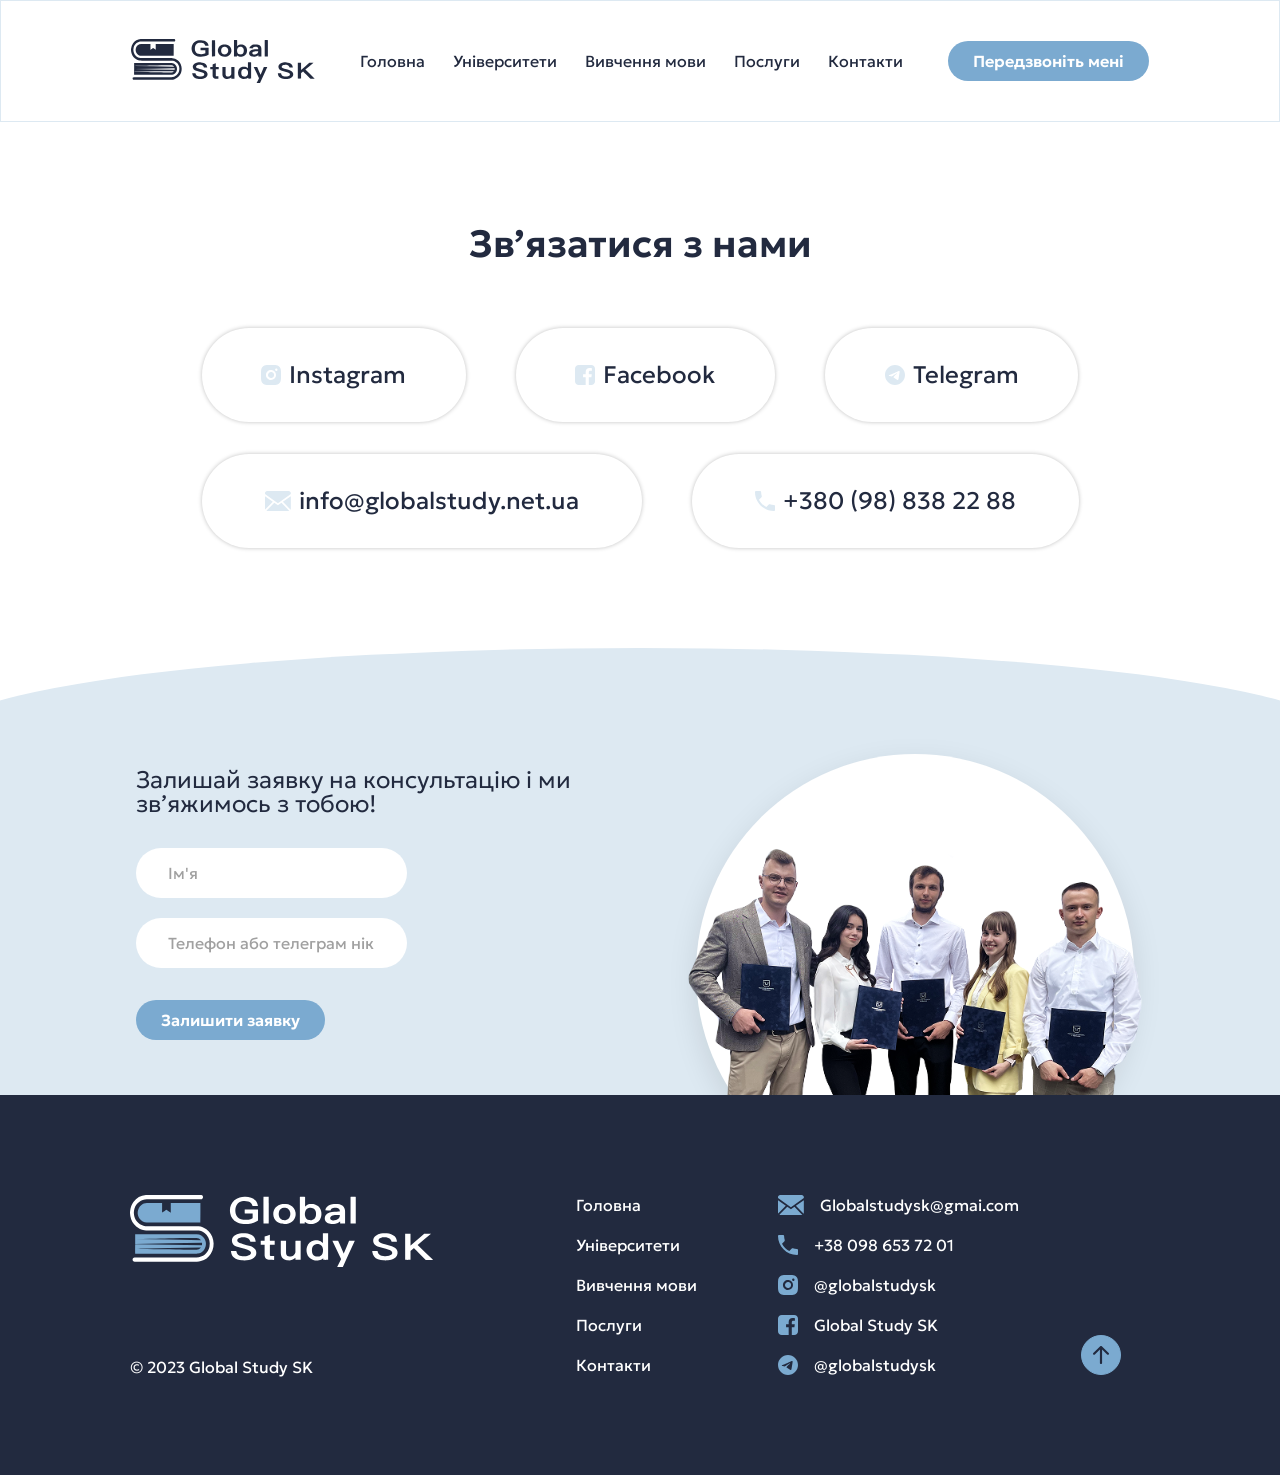
==== contact.html @ 4387a183 "add contact page" ====
<!DOCTYPE html>
<html lang="en">

<head>
    <meta charset="UTF-8">
    <meta name="viewport" content="width=device-width, initial-scale=1.0">

    <!-- css -->
    <link rel="stylesheet" href="/assets/css/swiper-bundle.min.css">
    <link rel="stylesheet" href="/assets/css/style.css">
    <!-- fav-icon -->
    <link rel="icon" href="" type="image/x-icon">

</head>

<body>
    <div class="header_component"></div>

    <main>
        <section class="contacts-section">
            <div class="container">
                <h1>Зв’язатися з нами</h1>
                <ul class="contacts-list">
                    <li>
                        <a href="https://instagram.com/globalstudysk" target="_blank" class="contacts-list-item">
                            <img src="/assets/img/icons/instagram_light.svg" alt="">
                            Instagram
                        </a>
                    </li>
                    <li>
                        <a href="https://facebook.com/GlobalStudySk" target="_blank" class="contacts-list-item">
                            <img src="/assets/img/icons/facebook_light.svg" alt="">
                            Facebook
                        </a>
                    </li>
                    <li>
                        <a href="https://t.me/globalstudysk" target="_blank" class="contacts-list-item">
                            <img src="/assets/img/icons/telegram_light.svg" alt="">
                            Telegram
                        </a>
                    </li>
                    <li>
                        <a href="mailto:info@globalstudy.net.ua" class="contacts-list-item">
                            <img src="/assets/img/icons/email_light.svg" alt="">
                            info@globalstudy.net.ua
                        </a>
                    </li>
                    <li>
                        <a href="tel:+380988382288" class="contacts-list-item">
                            <img src="/assets/img/icons/tel_light.svg" alt="">
                            +380 (98) 838 22 88
                        </a>
                </ul>
            </div>
        </section>
        <section class="cta-section">
            <div class="container">
                <div class="cta-content">
                    <div class="consultation-section__form-wrapper">
                        <h2>Залишай заявку на консультацію і ми зв’яжимось з тобою!</h2>
                    
                        <form class="cta-form">
                            <div class="inputs">
                                <div class="input">
                                    <input type="text" placeholder="Ім'я" required>
                                </div>
                                <div class="input">
                                    <input type="text" placeholder="Телефон або телеграм нік" required>
                                </div>
                            </div>
                            <button type="submit" class="btn btn_light">
                                Залишити заявку
                            </button>
                        </form>
                    </div>
                
                    <div class="cta-image-wrapper">
                        <div class="circle"></div>
                        <img src="/assets/img/team-photo.png" alt="Команда">
                    </div>
                </div>
            </div>
        </section>

    </main>

    <div class="footer_component"></div>

    <script src="/assets/js/header.js"></script>
    <script src="/assets/js/footer.js"></script>
    <script src="/assets/js/script.js"></script>

</body>

</html>
---- assets/css/style.css ----
@import url(../css/base.css);
@import url(../css/fonts.css);
:root {
  --trans: all 0.3s ease-out;
  --color_black: #101010;
  --color_white: #ffffff;
  --color_light_blue: #dde9f2;
  --color_blue: #7baad0;
  --color_dark_blue: #222a3f;
}

.header-home .header-container {
  background: var(--color_light_blue);
}

.header-container {
  width: 100%;
  position: fixed;
  left: 0;
  top: 0;
  background: var(--color_white);
  border: 1px solid #DDE9F2;
  padding: 38px 130px;
  z-index: 99;
  display: -webkit-box;
  display: -ms-flexbox;
  display: flex;
  -webkit-box-align: center;
      -ms-flex-align: center;
          align-items: center;
  -webkit-box-pack: justify;
      -ms-flex-pack: justify;
          justify-content: space-between;
}
.header-container .header-logo img {
  height: 44px;
}
.header-container .header-menu-list {
  display: -webkit-box;
  display: -ms-flexbox;
  display: flex;
  gap: 28px;
}
.header-container .header-link {
  font-weight: 400;
  font-size: 16px;
  line-height: 100%;
  letter-spacing: 0%;
  color: var(--color_dark_blue);
  -webkit-transition: var(--trans);
  transition: var(--trans);
}
.header-container .burger {
  display: none;
  padding: 9px;
  border: none;
  background-color: var(--color_dark_blue);
  border-radius: 5px;
  cursor: pointer;
}
.header-container .burger img {
  width: 16px;
}

.header-mobile-container {
  width: 100%;
  height: 100%;
  position: fixed;
  top: 0;
  left: -100%;
  background: var(--color_white);
  padding: 20px 24px;
  z-index: 999;
  -webkit-transition: var(--trans);
  transition: var(--trans);
}
.header-mobile-container .header-close {
  padding: 7px;
  border: 1px solid #222A3F;
  border-radius: 5px;
  background: transparent;
  cursor: pointer;
}
.header-mobile-container .header-close img {
  width: 15px;
}
.header-mobile-container .header-mobile-menu-list {
  display: -webkit-box;
  display: -ms-flexbox;
  display: flex;
  -webkit-box-orient: vertical;
  -webkit-box-direction: normal;
      -ms-flex-direction: column;
          flex-direction: column;
  gap: 20px;
  margin-top: 40px;
  -webkit-box-align: center;
      -ms-flex-align: center;
          align-items: center;
}
.header-mobile-container .header-link {
  font-weight: 600;
  font-size: 18px;
  line-height: 100%;
  letter-spacing: 0%;
  color: var(--color_dark_blue);
  -webkit-transition: var(--trans);
  transition: var(--trans);
  text-align: center;
}
.header-mobile-container.active {
  left: 0;
}

footer {
  background-color: var(--color_dark_blue);
}

.footer-container {
  padding: 100px 159px 100px 130px;
  display: -webkit-box;
  display: -ms-flexbox;
  display: flex;
  width: 100%;
  -webkit-box-pack: justify;
      -ms-flex-pack: justify;
          justify-content: space-between;
  position: relative;
}
.footer-container .footer-left {
  display: -webkit-box;
  display: -ms-flexbox;
  display: flex;
  -webkit-box-orient: vertical;
  -webkit-box-direction: normal;
      -ms-flex-direction: column;
          flex-direction: column;
  -webkit-box-pack: justify;
      -ms-flex-pack: justify;
          justify-content: space-between;
}
.footer-container .footer-left .footer-logo img {
  height: 72px;
}
.footer-container .footer-right {
  display: -webkit-box;
  display: -ms-flexbox;
  display: flex;
  max-width: 545px;
  width: 100%;
  -webkit-box-pack: justify;
      -ms-flex-pack: justify;
          justify-content: space-between;
}
.footer-container .footer-text {
  font-weight: 400;
  font-size: 16px;
  line-height: 100%;
  letter-spacing: 0%;
  color: var(--color_white);
}
.footer-container .footer-text.mobile {
  display: none;
  font-size: 12px;
}
.footer-container .footer-links {
  display: -webkit-box;
  display: -ms-flexbox;
  display: flex;
  -webkit-box-orient: vertical;
  -webkit-box-direction: normal;
      -ms-flex-direction: column;
          flex-direction: column;
  gap: 20px;
  margin-right: 18px;
}
.footer-container .footer-link, .footer-container .footer-social {
  font-weight: 400;
  font-size: 16px;
  line-height: 20px;
  letter-spacing: 0%;
  color: var(--color_white);
  -webkit-transition: var(--trans);
  transition: var(--trans);
}
.footer-container .footer-socials {
  display: -webkit-box;
  display: -ms-flexbox;
  display: flex;
  -webkit-box-orient: vertical;
  -webkit-box-direction: normal;
      -ms-flex-direction: column;
          flex-direction: column;
  gap: 20px;
}
.footer-container .footer-social {
  display: -webkit-box;
  display: -ms-flexbox;
  display: flex;
  -webkit-box-align: center;
      -ms-flex-align: center;
          align-items: center;
  gap: 16px;
}
.footer-container .footer-social img {
  height: 20px;
  width: auto;
}
.footer-container .up-btn {
  padding: 10px 11px;
  background-color: var(--color_blue);
  border-radius: 50px;
  height: 40px;
  justify-self: flex-end;
  -ms-flex-item-align: end;
      align-self: flex-end;
  border: 1px solid var(--color_blue);
}
.footer-container .up-btn:active {
  background: transparent;
}
.footer-container .up-btn:active svg path {
  fill: var(--color_blue);
}

.cta-section {
  position: relative;
  padding-top: 120px;
  overflow: hidden;
  background-color: var(--color_light_blue);
  border-radius: 100% 100% 0 0/180px 180px 0 0;
  width: 110%;
  margin-left: -5%;
}
.cta-section .container {
  position: relative;
  z-index: 2;
  width: 90%;
}
.cta-section .cta-content {
  display: -webkit-box;
  display: -ms-flexbox;
  display: flex;
  -webkit-box-pack: justify;
      -ms-flex-pack: justify;
          justify-content: space-between;
  gap: 5px;
}
.cta-section .cta-content h2 {
  font-weight: 300;
  font-size: 24px;
  line-height: 100%;
  letter-spacing: 0%;
  color: var(--color_dark_blue);
  margin-bottom: 32px;
}
.cta-section .cta-form {
  margin-bottom: 55px;
}
.cta-section .inputs {
  display: -webkit-box;
  display: -ms-flexbox;
  display: flex;
  -webkit-box-pack: justify;
      -ms-flex-pack: justify;
          justify-content: space-between;
  -ms-flex-wrap: wrap;
      flex-wrap: wrap;
  gap: 20px 5px;
  max-width: 574px;
  margin-bottom: 32px;
}
.cta-section .cta-image-wrapper {
  position: relative;
  display: -webkit-box;
  display: -ms-flexbox;
  display: flex;
  -webkit-box-pack: end;
      -ms-flex-pack: end;
          justify-content: flex-end;
}
.cta-section .circle {
  position: absolute;
  bottom: -97px;
  left: 50%;
  -webkit-transform: translateX(-50%);
          transform: translateX(-50%);
  width: 438px;
  height: 438px;
  background: var(--color_white);
  border-radius: 50%;
  z-index: 1;
  -webkit-box-shadow: 0 10px 30px rgba(0, 0, 0, 0.1);
          box-shadow: 0 10px 30px rgba(0, 0, 0, 0.1);
}
.cta-section img {
  position: relative;
  z-index: 2;
  width: 100%;
  max-width: 574px;
  height: auto;
  border-radius: 15px;
  -o-object-fit: cover;
     object-fit: cover;
  -ms-flex-item-align: end;
      align-self: flex-end;
}

.contacts-section {
  padding: 100px 0;
}
.contacts-section h1 {
  font-weight: 600;
  font-size: 38px;
  line-height: 48px;
  letter-spacing: 0%;
  text-align: center;
  color: var(--color_dark_blue);
  margin-bottom: 60px;
}
.contacts-section .contacts-list {
  display: -webkit-box;
  display: -ms-flexbox;
  display: flex;
  -ms-flex-wrap: wrap;
      flex-wrap: wrap;
  -webkit-box-pack: center;
      -ms-flex-pack: center;
          justify-content: center;
  gap: 32px 50px;
  max-width: 877px;
  margin: 0 auto;
}
.contacts-section .contacts-list li {
  -webkit-box-flex: 1;
      -ms-flex: 1 1 auto;
          flex: 1 1 auto;
}
.contacts-section .contacts-list-item {
  display: -webkit-box;
  display: -ms-flexbox;
  display: flex;
  gap: 8px;
  -webkit-box-pack: center;
      -ms-flex-pack: center;
          justify-content: center;
  -webkit-box-align: center;
      -ms-flex-align: center;
          align-items: center;
  padding: 32px;
  border-radius: 50px;
  -webkit-box-shadow: 0px 0px 4px 0px rgba(0, 0, 0, 0.2509803922);
          box-shadow: 0px 0px 4px 0px rgba(0, 0, 0, 0.2509803922);
  font-weight: 400;
  font-size: 24px;
  line-height: 30px;
  letter-spacing: 0%;
  text-align: center;
  color: var(--color_dark_blue);
  -webkit-transition: var(--trans);
  transition: var(--trans);
}
.contacts-section .contacts-list-item img {
  height: 20px;
  width: auto;
}

@media (min-width: 1920px) {
  .header-container {
    max-width: 1920px;
    left: 50%;
    -webkit-transform: translate(-50%);
            transform: translate(-50%);
  }
}
@media (max-width: 1250px) {
  .header-container {
    padding: 38px 40px;
  }
  .header-container .header-menu-list {
    gap: 20px;
  }
  .footer-container {
    padding: 100px 40px 100px 40px;
  }
}
@media (max-width: 1020px) {
  .header-container {
    padding: 19px 24px;
    -webkit-box-pack: start;
        -ms-flex-pack: start;
            justify-content: flex-start;
    gap: 17px;
  }
  .header-container .header-logo img {
    height: 21px;
  }
  .header-container .header-menu {
    display: none;
  }
  .header-container .burger {
    display: block;
  }
  .header-container .header-btn {
    margin-left: auto;
  }
  .footer-container {
    padding: 32px 24px;
    -webkit-box-orient: vertical;
    -webkit-box-direction: normal;
        -ms-flex-direction: column;
            flex-direction: column;
    gap: 40px;
  }
  .footer-container .footer-left {
    margin-bottom: 2px;
  }
  .footer-container .footer-left .footer-logo {
    width: -webkit-fit-content;
    width: -moz-fit-content;
    width: fit-content;
  }
  .footer-container .footer-left .footer-logo img {
    height: 34px;
  }
  .footer-container .footer-right {
    max-width: unset;
  }
  .footer-container .footer-text.desktop {
    display: none;
  }
  .footer-container .footer-text.mobile {
    display: block;
  }
  .footer-container .footer-links {
    margin: 0;
  }
  .footer-container .footer-links li {
    line-height: 18px;
  }
  .footer-container .footer-link, .footer-container .footer-social {
    font-size: 14px;
    line-height: 18px;
  }
  .footer-container .footer-social {
    gap: 5px;
  }
  .footer-container .footer-social img {
    height: 12px;
  }
  .footer-container .up-btn {
    position: absolute;
    top: 33px;
    right: 52px;
    padding: 7.8px 8.6px;
    height: 32px;
  }
  .footer-container .up-btn svg {
    height: 14.4px;
    width: 12.8px;
  }
  .cta-section {
    padding-top: 70px;
    border-radius: 100% 100% 0 0/90px 90px 0 0;
  }
  .cta-section .cta-content {
    -webkit-box-orient: vertical;
    -webkit-box-direction: normal;
        -ms-flex-direction: column;
            flex-direction: column;
    -webkit-box-align: center;
        -ms-flex-align: center;
            align-items: center;
    text-align: center;
  }
  .cta-section .cta-content h2 {
    margin-bottom: 20px;
    font-weight: 500;
    font-size: 18px;
  }
  .cta-section .inputs {
    margin: 0 auto 20px;
    -webkit-box-orient: vertical;
    -webkit-box-direction: normal;
        -ms-flex-direction: column;
            flex-direction: column;
    width: -webkit-fit-content;
    width: -moz-fit-content;
    width: fit-content;
  }
  .contacts-section {
    padding-top: 39px;
    padding-bottom: 60px;
  }
  .contacts-section h1 {
    margin-bottom: 20px;
    font-weight: 500;
    font-size: 28px;
    line-height: 35px;
  }
  .contacts-section .contacts-list {
    gap: 20px;
  }
  .contacts-section .contacts-list li {
    max-width: 262px;
    min-width: 200px;
  }
  .contacts-section .contacts-list-item {
    padding: 20px 25px;
    font-size: 16px;
    line-height: 20px;
    gap: 4px;
  }
  .contacts-section .contacts-list-item img {
    height: 14px;
  }
  .contacts-section .contacts-list-item:active {
    background-color: var(--color_dark_blue);
    color: var(--color_white);
  }
}
@media (max-width: 700px) {
  .cta-section {
    padding-top: 40px;
    border-radius: 100% 100% 0 0/47px 47px 0 0;
  }
  .cta-section .circle {
    width: 230.45px;
    height: 230.45px;
    bottom: -51px;
  }
  .cta-section img {
    max-width: 302px;
  }
}
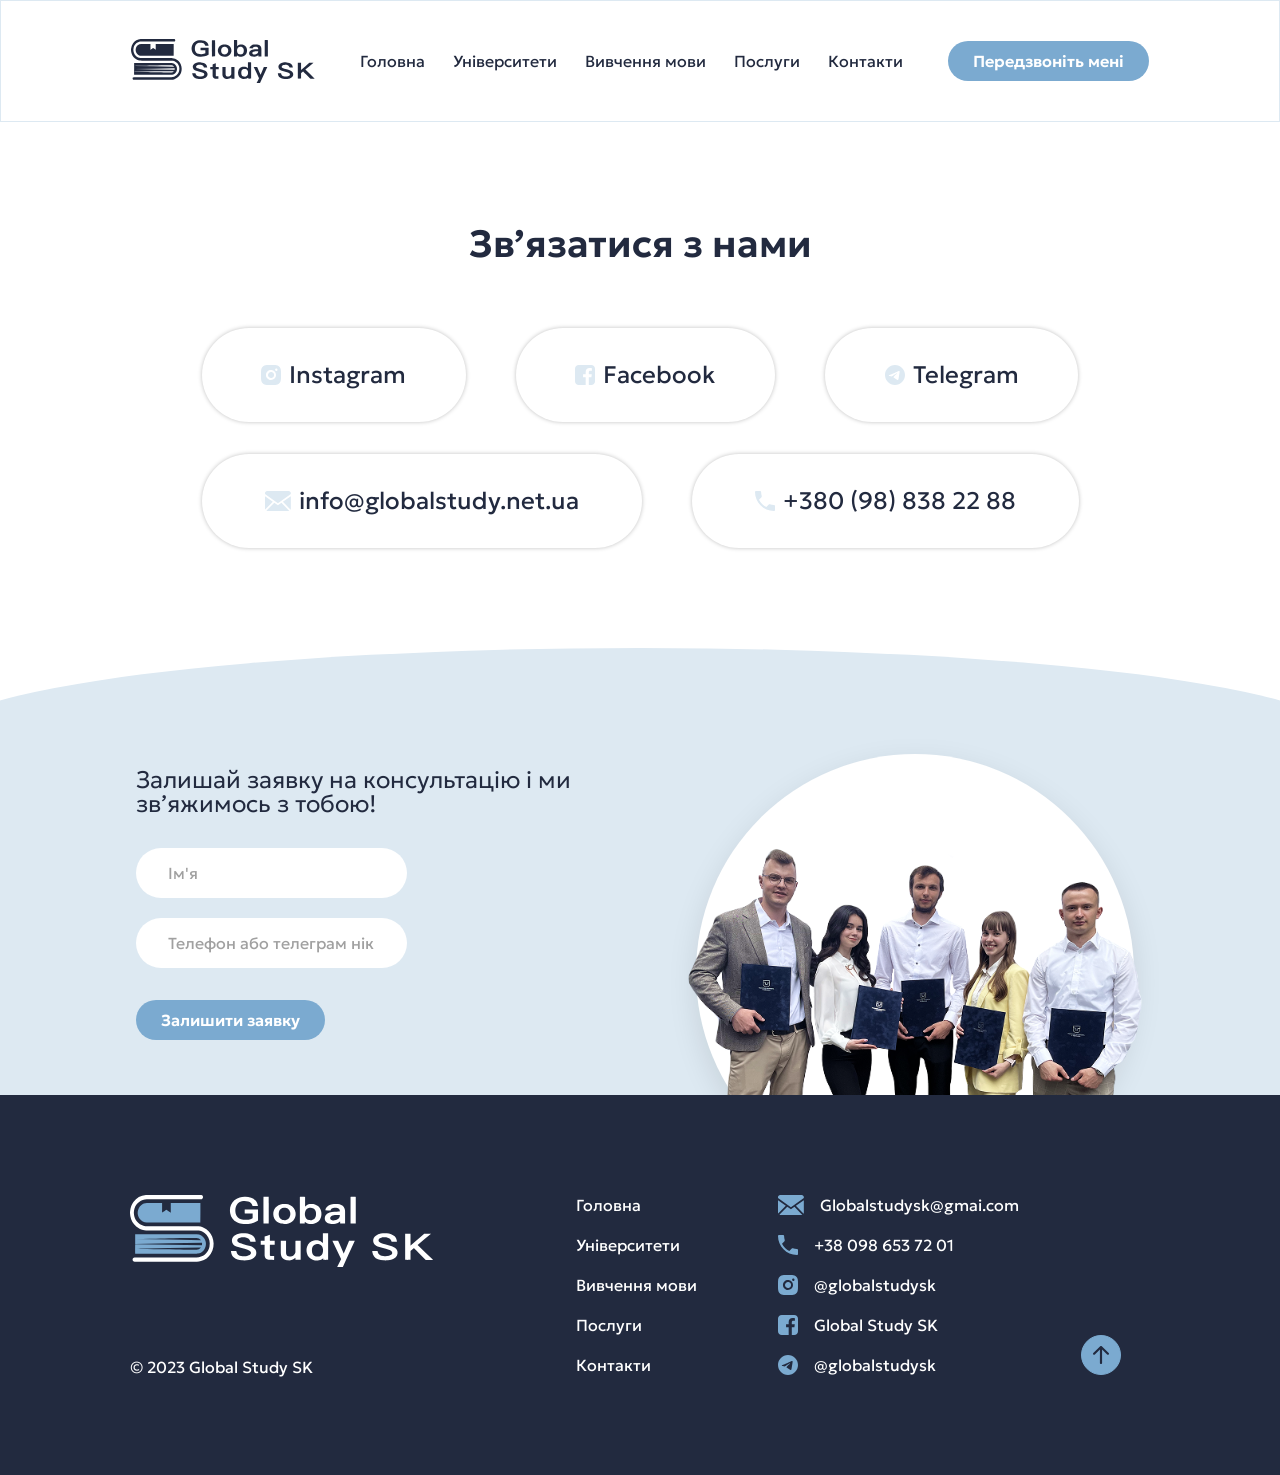
==== commit 39134554: "edits" ====
--- a/contact.html
+++ b/contact.html
@@ -7,6 +7,7 @@
 
     <!-- css -->
     <link rel="stylesheet" href="/assets/css/swiper-bundle.min.css">
+    <link rel="stylesheet" href="/assets/css/aos.css">
     <link rel="stylesheet" href="/assets/css/style.css">
     <!-- fav-icon -->
     <link rel="icon" href="" type="image/x-icon">
@@ -14,6 +15,7 @@
 </head>
 
 <body>
+    <script src="/assets/js/preloader.js"></script>
     <div class="header_component"></div>
 
     <main>
@@ -21,42 +23,43 @@
             <div class="container">
                 <h1>Зв’язатися з нами</h1>
                 <ul class="contacts-list">
-                    <li>
+                    <li data-aos="zoom-in">
                         <a href="https://instagram.com/globalstudysk" target="_blank" class="contacts-list-item">
                             <img src="/assets/img/icons/instagram_light.svg" alt="">
                             Instagram
                         </a>
                     </li>
-                    <li>
+                    <li data-aos="zoom-in">
                         <a href="https://facebook.com/GlobalStudySk" target="_blank" class="contacts-list-item">
                             <img src="/assets/img/icons/facebook_light.svg" alt="">
                             Facebook
                         </a>
                     </li>
-                    <li>
+                    <li data-aos="zoom-in">
                         <a href="https://t.me/globalstudysk" target="_blank" class="contacts-list-item">
                             <img src="/assets/img/icons/telegram_light.svg" alt="">
                             Telegram
                         </a>
                     </li>
-                    <li>
+                    <li data-aos="zoom-in">
                         <a href="mailto:info@globalstudy.net.ua" class="contacts-list-item">
                             <img src="/assets/img/icons/email_light.svg" alt="">
                             info@globalstudy.net.ua
                         </a>
                     </li>
-                    <li>
+                    <li data-aos="zoom-in">
                         <a href="tel:+380988382288" class="contacts-list-item">
                             <img src="/assets/img/icons/tel_light.svg" alt="">
                             +380 (98) 838 22 88
                         </a>
+                    </li>
                 </ul>
             </div>
         </section>
-        <section class="cta-section">
+        <section class="cta-section" data-aos="fade-up">
             <div class="container">
                 <div class="cta-content">
-                    <div class="consultation-section__form-wrapper">
+                    <div class="cta-info" data-aos="fade-right">
                         <h2>Залишай заявку на консультацію і ми зв’яжимось з тобою!</h2>
                     
                         <form class="cta-form">
@@ -68,20 +71,23 @@
                                     <input type="text" placeholder="Телефон або телеграм нік" required>
                                 </div>
                             </div>
-                            <button type="submit" class="btn btn_light">
+                            <button type="submit" class="btn btn_light thanks-btn">
                                 Залишити заявку
                             </button>
                         </form>
                     </div>
                 
-                    <div class="cta-image-wrapper">
+                    <div class="cta-image-wrapper" data-aos="fade-left">
                         <div class="circle"></div>
                         <img src="/assets/img/team-photo.png" alt="Команда">
                     </div>
                 </div>
             </div>
         </section>
-
+        <div id="thanks-popup">
+            <h2>Дякуємо!</h2>
+            <p>Ваша заявка успішно відправлена.</p>
+        </div>
     </main>
 
     <div class="footer_component"></div>
@@ -89,6 +95,8 @@
     <script src="/assets/js/header.js"></script>
     <script src="/assets/js/footer.js"></script>
     <script src="/assets/js/script.js"></script>
+    <script src="/assets/js/aos.js"></script>
+    <script src="/assets/js/thanks.js"></script>
 
 </body>
 
--- a/assets/css/style.css
+++ b/assets/css/style.css
@@ -1,3 +1,4 @@
+@charset "UTF-8";
 @import url(../css/base.css);
 @import url(../css/fonts.css);
 :root {
@@ -221,6 +222,496 @@
 }
 .footer-container .up-btn:active svg path {
   fill: var(--color_blue);
+}
+
+.hero-section .hero-block {
+  padding-top: 38px;
+  border-radius: 0 0 100% 100%/0 0 180px 180px;
+  overflow: hidden;
+  width: 110%;
+  margin-left: -5%;
+  background-color: var(--color_light_blue);
+}
+.hero-section .hero-block .container {
+  width: 90%;
+}
+.hero-section .hero-content {
+  display: -webkit-box;
+  display: -ms-flexbox;
+  display: flex;
+  gap: 20px;
+  -webkit-box-pack: justify;
+      -ms-flex-pack: justify;
+          justify-content: space-between;
+}
+.hero-section .hero-content .left {
+  padding-top: 62px;
+  max-width: 673px;
+  -webkit-box-flex: 1;
+      -ms-flex: 1;
+          flex: 1;
+}
+.hero-section h1 {
+  font-weight: 600;
+  font-size: 56px;
+  line-height: 64px;
+  letter-spacing: 0%;
+  color: var(--color_dark_blue);
+  margin-bottom: 44px;
+}
+.hero-section h1 span {
+  color: var(--color_blue);
+}
+.hero-section .hero-info.desktop {
+  margin-bottom: 100px;
+}
+.hero-section .hero-info.desktop p {
+  font-weight: 300;
+  font-size: 24px;
+  line-height: 30px;
+  letter-spacing: 0%;
+  color: var(--color_dark_blue);
+  margin-bottom: 32px;
+}
+.hero-section .inputs {
+  display: -webkit-box;
+  display: -ms-flexbox;
+  display: flex;
+  -webkit-box-pack: justify;
+      -ms-flex-pack: justify;
+          justify-content: space-between;
+  -ms-flex-wrap: wrap;
+      flex-wrap: wrap;
+  gap: 20px 5px;
+  max-width: 574px;
+  margin-bottom: 32px;
+}
+.hero-section .right {
+  position: relative;
+  display: -webkit-box;
+  display: -ms-flexbox;
+  display: flex;
+  -webkit-box-align: end;
+      -ms-flex-align: end;
+          align-items: flex-end;
+  height: -webkit-fit-content;
+  height: -moz-fit-content;
+  height: fit-content;
+  width: -webkit-fit-content;
+  width: -moz-fit-content;
+  width: fit-content;
+  max-width: 472.7px;
+  -ms-flex-item-align: end;
+      align-self: flex-end;
+  -webkit-box-flex: 1;
+      -ms-flex: 1;
+          flex: 1;
+}
+.hero-section .right img {
+  position: relative;
+  z-index: 2;
+}
+.hero-section .circle {
+  position: absolute;
+  top: 2px;
+  right: 7.31%;
+  z-index: 1;
+  width: 64.95%;
+  height: 50%;
+  border-radius: 50%;
+  background-color: var(--color_white);
+}
+.hero-section .badges {
+  position: absolute;
+  z-index: 3;
+  top: 37.63%;
+  width: 100%;
+}
+.hero-section .badge {
+  padding: 14px 20px;
+  border-radius: 50px;
+  display: -webkit-box;
+  display: -ms-flexbox;
+  display: flex;
+  -webkit-box-align: center;
+      -ms-flex-align: center;
+          align-items: center;
+  opacity: 85%;
+  gap: 10px;
+  font-weight: 300;
+  font-size: 14px;
+  line-height: 18px;
+  letter-spacing: 0%;
+  width: -webkit-fit-content;
+  width: -moz-fit-content;
+  width: fit-content;
+}
+.hero-section .badge img {
+  height: 18px;
+  width: auto;
+}
+.hero-section .badge.dark {
+  background-color: var(--color_dark_blue);
+  color: var(--color_white);
+  margin-left: 5.92%;
+  margin-bottom: 26px;
+}
+.hero-section .badge.light {
+  background-color: var(--color_white);
+  color: var(--color_dark_blue);
+  margin-left: auto;
+}
+.hero-section .hero-info.mobile {
+  padding-top: 20px;
+  display: none;
+}
+.hero-section .hero-info.mobile p {
+  font-weight: 500;
+  font-size: 18px;
+  line-height: 23px;
+  letter-spacing: 0%;
+  text-align: center;
+  color: var(--color_dark_blue);
+  margin-bottom: 20px;
+}
+.hero-section .hero-info.mobile .hero-form {
+  display: -webkit-box;
+  display: -ms-flexbox;
+  display: flex;
+  -webkit-box-orient: vertical;
+  -webkit-box-direction: normal;
+      -ms-flex-direction: column;
+          flex-direction: column;
+  -webkit-box-align: center;
+      -ms-flex-align: center;
+          align-items: center;
+}
+.hero-section .hero-info.mobile .inputs {
+  margin-bottom: 20px;
+  -webkit-box-pack: center;
+      -ms-flex-pack: center;
+          justify-content: center;
+  gap: 20px;
+}
+.hero-section .hero-info.mobile .input input {
+  -webkit-box-shadow: 0px 0px 2px 0px rgba(0, 0, 0, 0.2509803922);
+          box-shadow: 0px 0px 2px 0px rgba(0, 0, 0, 0.2509803922);
+}
+
+.advantages-section {
+  padding: 100px 0 140px;
+}
+.advantages-section .title {
+  margin-bottom: 96px;
+}
+.advantages-section .advantages-list {
+  display: -webkit-box;
+  display: -ms-flexbox;
+  display: flex;
+  -ms-flex-wrap: wrap;
+      flex-wrap: wrap;
+  -webkit-box-pack: center;
+      -ms-flex-pack: center;
+          justify-content: center;
+  gap: 76px 32px;
+}
+.advantages-section .advantages-item {
+  padding: 46px 40px 45px;
+  -webkit-box-shadow: 0px 0px 4px 0px rgba(0, 0, 0, 0.2509803922);
+          box-shadow: 0px 0px 4px 0px rgba(0, 0, 0, 0.2509803922);
+  border-radius: 50px;
+  position: relative;
+  width: 372px;
+  display: -webkit-box;
+  display: -ms-flexbox;
+  display: flex;
+  -webkit-box-align: center;
+      -ms-flex-align: center;
+          align-items: center;
+  -webkit-box-pack: center;
+      -ms-flex-pack: center;
+          justify-content: center;
+  height: 155px;
+}
+.advantages-section .advantages-item-icon {
+  width: 70px;
+  height: 70px;
+  display: -webkit-box;
+  display: -ms-flexbox;
+  display: flex;
+  -webkit-box-pack: center;
+      -ms-flex-pack: center;
+          justify-content: center;
+  -webkit-box-align: center;
+      -ms-flex-align: center;
+          align-items: center;
+  border-radius: 50px;
+  position: absolute;
+  top: -35px;
+}
+.advantages-section .advantages-item-icon img {
+  height: 28px;
+  width: auto;
+}
+.advantages-section .advantages-item-icon.green {
+  background-color: #7BD093;
+}
+.advantages-section .advantages-item-icon.blue {
+  background-color: #7BAAD0;
+}
+.advantages-section .advantages-item-icon.purple {
+  background-color: #7D7BD0;
+}
+.advantages-section .advantages-item-icon.dark {
+  background-color: #222A3F;
+}
+.advantages-section .advantages-item-icon.orange {
+  background-color: #FF9B3F;
+}
+.advantages-section .advantages-item p {
+  font-weight: 400;
+  font-size: 24px;
+  line-height: 32px;
+  letter-spacing: 0%;
+  text-align: center;
+}
+
+.info-section {
+  border-radius: 100%/180px;
+  padding: 90px 0 130px;
+  position: relative;
+  overflow: hidden;
+  width: 110%;
+  margin-left: -5%;
+  background-color: var(--color_light_blue);
+  margin-bottom: 50px;
+}
+.info-section .container {
+  width: 90%;
+}
+.info-section .title {
+  margin-bottom: 60px;
+}
+.info-section .info-content {
+  display: -webkit-box;
+  display: -ms-flexbox;
+  display: flex;
+  gap: 66px;
+  -webkit-box-pack: center;
+      -ms-flex-pack: center;
+          justify-content: center;
+  -webkit-box-align: center;
+      -ms-flex-align: center;
+          align-items: center;
+  -ms-flex-wrap: wrap;
+      flex-wrap: wrap;
+}
+.info-section .left {
+  position: relative;
+  border-radius: 50px;
+  overflow: hidden;
+  -webkit-box-flex: 1;
+      -ms-flex: 1;
+          flex: 1;
+  display: -webkit-box;
+  display: -ms-flexbox;
+  display: flex;
+  -webkit-box-align: end;
+      -ms-flex-align: end;
+          align-items: flex-end;
+  height: -webkit-fit-content;
+  height: -moz-fit-content;
+  height: fit-content;
+}
+.info-section .left img {
+  position: relative;
+  z-index: 2;
+}
+.info-section .semicircle {
+  width: 100%;
+  height: 100%;
+  background-color: var(--color_blue);
+  border-radius: 100% 100% 0 0/150% 150% 0 0;
+  z-index: 1;
+  position: absolute;
+  top: 0;
+}
+.info-section .right {
+  max-width: 500px;
+  -webkit-box-flex: 1;
+      -ms-flex: 1;
+          flex: 1;
+}
+.info-section .right h4 {
+  font-weight: 600;
+  font-size: 24px;
+  line-height: 30px;
+  letter-spacing: 0%;
+  color: var(--color_dark_blue);
+  margin-bottom: 20px;
+}
+.info-section .right p {
+  font-weight: 300;
+  font-size: 16px;
+  line-height: 20px;
+  letter-spacing: 0%;
+  color: var(--color_dark_blue);
+}
+.info-section .right p:not(:last-child) {
+  margin-bottom: 12px;
+}
+
+.reviews-section {
+  padding: 86px 0 92px;
+}
+.reviews-section .container {
+  overflow: hidden;
+}
+.reviews-section .title {
+  margin-bottom: 60px;
+}
+.reviews-section .review-card {
+  -webkit-box-flex: 1;
+      -ms-flex: 1;
+          flex: 1;
+  -webkit-box-shadow: 0px 0px 4px 0px rgba(0, 0, 0, 0.2509803922);
+          box-shadow: 0px 0px 4px 0px rgba(0, 0, 0, 0.2509803922);
+  background-color: var(--color_white);
+  border-radius: 50px;
+  min-width: 342px;
+  padding: 32px;
+  min-height: 198px;
+}
+.reviews-section .review-card-top {
+  display: -webkit-box;
+  display: -ms-flexbox;
+  display: flex;
+  gap: 12px;
+  -webkit-box-align: center;
+      -ms-flex-align: center;
+          align-items: center;
+  margin-bottom: 20px;
+}
+.reviews-section .review-card-photo {
+  width: 46px;
+  height: 46px;
+  overflow: hidden;
+  border-radius: 50px;
+}
+.reviews-section .review-card-user p:first-child {
+  font-weight: 300;
+  font-size: 16px;
+  line-height: 20px;
+  letter-spacing: 0%;
+  color: var(--color_dark_blue);
+  margin-bottom: 2px;
+}
+.reviews-section .review-card-user p:last-child {
+  font-weight: 300;
+  font-size: 14px;
+  line-height: 18px;
+  letter-spacing: 0%;
+  color: #A0A0A0;
+}
+.reviews-section .review-card-stars {
+  display: -webkit-box;
+  display: -ms-flexbox;
+  display: flex;
+  gap: 4px;
+  margin-left: auto;
+}
+.reviews-section .review-card-stars img {
+  height: 14px;
+  width: auto;
+}
+.reviews-section .review-card-text {
+  font-weight: 300;
+  font-size: 16px;
+  line-height: 20px;
+  letter-spacing: 0%;
+  color: var(--color_dark_blue);
+}
+.reviews-section .review-card-btn {
+  font-weight: 300;
+  font-size: 16px;
+  line-height: 20px;
+  letter-spacing: 0%;
+  color: var(--color_blue);
+  border: none;
+  background: none;
+  margin-left: 5px;
+}
+
+.swiper {
+  width: 100%;
+  overflow: visible !important;
+}
+.swiper-wrapper {
+  width: 100%;
+  margin-bottom: 28px;
+}
+.swiper-slide {
+  display: -webkit-box;
+  display: -ms-flexbox;
+  display: flex;
+  gap: 32px;
+  -webkit-box-pack: justify;
+      -ms-flex-pack: justify;
+          justify-content: space-between;
+  -ms-flex-wrap: wrap;
+      flex-wrap: wrap;
+}
+.swiper-navigation {
+  display: -webkit-box;
+  display: -ms-flexbox;
+  display: flex;
+  gap: 16px;
+  -webkit-box-align: center;
+      -ms-flex-align: center;
+          align-items: center;
+  -webkit-box-pack: center;
+      -ms-flex-pack: center;
+          justify-content: center;
+}
+.swiper-button-prev, .swiper-button-next, .swiper-pagination {
+  position: unset;
+  width: -webkit-fit-content !important;
+  width: -moz-fit-content !important;
+  width: fit-content !important;
+  margin-top: 0;
+  cursor: pointer;
+}
+.swiper-button-prev, .swiper-button-next {
+  -webkit-transition: var(--trans);
+  transition: var(--trans);
+}
+.swiper-button-prev img, .swiper-button-next img {
+  width: 16px;
+}
+.swiper-button-prev:after, .swiper-button-next:after {
+  content: none;
+}
+.swiper-button-prev img {
+  -webkit-transform: rotate(-90deg);
+          transform: rotate(-90deg);
+}
+.swiper-button-next img {
+  -webkit-transform: rotate(90deg);
+          transform: rotate(90deg);
+}
+.swiper-pagination {
+  gap: 4px;
+}
+.swiper-pagination-bullet {
+  width: 8px;
+  height: 8px;
+  background-color: #A0A0A0;
+  opacity: 1;
+  -webkit-transition: var(--trans);
+  transition: var(--trans);
+}
+.swiper-pagination-bullet-active {
+  background-color: var(--color_dark_blue);
 }
 
 .cta-section {
@@ -304,6 +795,593 @@
      object-fit: cover;
   -ms-flex-item-align: end;
       align-self: flex-end;
+}
+
+.universities-section {
+  padding: 100px 0;
+}
+.universities-section .title {
+  margin-bottom: 20px;
+}
+.universities-section .tabs {
+  display: -webkit-box;
+  display: -ms-flexbox;
+  display: flex;
+  -webkit-box-pack: center;
+      -ms-flex-pack: center;
+          justify-content: center;
+  -webkit-box-align: center;
+      -ms-flex-align: center;
+          align-items: center;
+  gap: 19px;
+  position: relative;
+  width: -webkit-fit-content;
+  width: -moz-fit-content;
+  width: fit-content;
+  margin: 0 auto 68px;
+}
+.universities-section .tabs .line {
+  height: 20px;
+  width: 1px;
+  background-color: var(--color_dark_blue);
+  border-radius: 10px;
+}
+.universities-section .tab {
+  font-weight: 600;
+  font-size: 24px;
+  line-height: 30px;
+  letter-spacing: 0%;
+  cursor: pointer;
+  color: #A0A0A0;
+  -webkit-transition: var(--trans);
+  transition: var(--trans);
+  border: none;
+  background: none;
+}
+.universities-section .tab.active {
+  color: var(--color_dark_blue);
+}
+.universities-section .tab-underline {
+  position: absolute;
+  bottom: -8px;
+  left: 0;
+  height: 4px;
+  background: var(--color_blue);
+  border-radius: 10px;
+  -webkit-transition: var(--trans);
+  transition: var(--trans);
+}
+.universities-section .tab-content {
+  display: none;
+}
+.universities-section .tab-content.active {
+  display: block;
+}
+.universities-section .university {
+  margin: 0 auto;
+  border-radius: 50px;
+  max-width: 978px;
+  background-color: var(--color_white);
+  -webkit-transition: var(--trans);
+  transition: var(--trans);
+}
+.universities-section .university:not(:last-child) {
+  margin-bottom: 20px;
+}
+.universities-section .university-header {
+  padding: 20px 32px;
+  display: -webkit-box;
+  display: -ms-flexbox;
+  display: flex;
+  -webkit-box-align: center;
+      -ms-flex-align: center;
+          align-items: center;
+  gap: 12px;
+  background-color: var(--color_dark_blue);
+  border-radius: 50px;
+  cursor: pointer;
+  -webkit-transition: var(--trans);
+  transition: var(--trans);
+}
+.universities-section .university-header p {
+  font-weight: 400;
+  font-size: 20px;
+  line-height: 25px;
+  letter-spacing: 0%;
+  color: var(--color_white);
+}
+.universities-section .university-logo {
+  background-color: var(--color_white);
+  border-radius: 50px;
+  height: 60px;
+  width: 60px;
+  display: -webkit-box;
+  display: -ms-flexbox;
+  display: flex;
+  -webkit-box-align: center;
+      -ms-flex-align: center;
+          align-items: center;
+  -webkit-box-pack: center;
+      -ms-flex-pack: center;
+          justify-content: center;
+  -ms-flex-negative: 0;
+      flex-shrink: 0;
+}
+.universities-section .university-logo img {
+  height: 32px;
+  width: auto;
+}
+.universities-section .university-btn {
+  padding: 8px 20px;
+  border-radius: 50px;
+  border: 1px solid #FFFFFF;
+  display: -webkit-box;
+  display: -ms-flexbox;
+  display: flex;
+  -webkit-box-align: center;
+      -ms-flex-align: center;
+          align-items: center;
+  gap: 4px;
+  background-color: var(--color_dark_blue);
+  margin-left: auto;
+  -ms-flex-negative: 0;
+      flex-shrink: 0;
+}
+.universities-section .university-btn img {
+  height: 16px;
+  -webkit-transition: var(--trans);
+  transition: var(--trans);
+}
+.universities-section .university-btn p {
+  font-weight: 600;
+  font-size: 14px;
+  line-height: 18px;
+  letter-spacing: 0%;
+  text-align: center;
+  color: var(--color_white);
+}
+.universities-section .university-content {
+  max-height: 0;
+  -webkit-transition: var(--trans);
+  transition: var(--trans);
+  overflow: hidden;
+}
+.universities-section .university-info {
+  padding: 32px 69px 60px;
+}
+.universities-section .university.active {
+  -webkit-box-shadow: 0px 0px 4px 0px rgba(0, 0, 0, 0.2509803922);
+          box-shadow: 0px 0px 4px 0px rgba(0, 0, 0, 0.2509803922);
+}
+.universities-section .university.active .university-btn img {
+  -webkit-transform: rotate(90deg);
+          transform: rotate(90deg);
+}
+.universities-section .faculty {
+  border-radius: 30px;
+  border: 2px solid transparent;
+  border-top: none;
+  max-width: 840px;
+  background-color: var(--color_white);
+}
+.universities-section .faculty:not(:last-child) {
+  margin-bottom: 12px;
+}
+.universities-section .faculty-header {
+  padding: 18px 30px;
+  border: 2px solid var(--color_light_blue);
+  border-radius: 50px;
+  display: -webkit-box;
+  display: -ms-flexbox;
+  display: flex;
+  -webkit-box-align: center;
+      -ms-flex-align: center;
+          align-items: center;
+  gap: 8.5px;
+  background-color: var(--color_light_blue);
+  cursor: pointer;
+}
+.universities-section .faculty-header img {
+  height: 16px;
+  width: auto;
+  -webkit-transition: var(--trans);
+  transition: var(--trans);
+}
+.universities-section .faculty-header p {
+  font-weight: 300;
+  font-size: 16px;
+  line-height: 20px;
+  letter-spacing: 0%;
+  vertical-align: middle;
+  color: var(--color_dark_blue);
+}
+.universities-section .faculty-content {
+  max-height: 0;
+  -webkit-transition: var(--trans);
+  transition: var(--trans);
+  overflow: hidden;
+}
+.universities-section .faculty-info {
+  padding: 32px 57px;
+}
+.universities-section .faculty-info h6 {
+  font-weight: 600;
+  font-size: 16px;
+  line-height: 20px;
+  letter-spacing: 0%;
+  vertical-align: middle;
+  margin-bottom: 12px;
+  color: var(--color_dark_blue);
+}
+.universities-section .faculty-info ul {
+  margin-bottom: 32px;
+}
+.universities-section .faculty-info li {
+  font-weight: 300;
+  font-size: 16px;
+  line-height: 32px;
+  letter-spacing: 0%;
+  vertical-align: middle;
+  color: var(--color_dark_blue);
+  margin-left: 24px;
+  list-style-type: disc;
+}
+.universities-section .faculty-info-date {
+  padding: 8px 20px;
+  border-radius: 50px;
+  font-weight: 300;
+  font-size: 14px;
+  line-height: 18px;
+  letter-spacing: 0%;
+  text-align: center;
+  color: var(--color_white);
+  background-color: #FF4A3F;
+  width: -webkit-fit-content;
+  width: -moz-fit-content;
+  width: fit-content;
+}
+.universities-section .faculty.active {
+  border: 2px solid var(--color_light_blue);
+  border-top: none;
+}
+.universities-section .faculty.active .faculty-header img {
+  -webkit-transform: rotate(90deg);
+          transform: rotate(90deg);
+}
+
+.services-section {
+  padding: 100px 0 50px;
+}
+.services-section .title {
+  margin-bottom: 60px;
+}
+.services-section .services {
+  display: -webkit-box;
+  display: -ms-flexbox;
+  display: flex;
+  -webkit-box-orient: vertical;
+  -webkit-box-direction: normal;
+      -ms-flex-direction: column;
+          flex-direction: column;
+  gap: 32px;
+  -webkit-box-align: center;
+      -ms-flex-align: center;
+          align-items: center;
+}
+.services-section .services-item {
+  max-width: 978px;
+  -webkit-box-shadow: 0px 0px 4px 0px rgba(0, 0, 0, 0.2509803922);
+          box-shadow: 0px 0px 4px 0px rgba(0, 0, 0, 0.2509803922);
+  border-radius: 50px;
+  background-color: var(--color_white);
+  display: -webkit-box;
+  display: -ms-flexbox;
+  display: flex;
+  overflow: hidden;
+}
+.services-section .services-item-photo {
+  width: 271px;
+  height: 100%;
+  overflow: hidden;
+  display: -webkit-box;
+  display: -ms-flexbox;
+  display: flex;
+  -webkit-box-pack: center;
+      -ms-flex-pack: center;
+          justify-content: center;
+}
+.services-section .services-item-photo img {
+  height: 100%;
+  width: auto;
+  -o-object-fit: cover;
+     object-fit: cover;
+}
+.services-section .services-item-info {
+  padding: 60px 60px 67px;
+}
+.services-section .services-item-info h3 {
+  font-weight: 600;
+  font-size: 24px;
+  line-height: 30px;
+  letter-spacing: 0%;
+  color: var(--color_dark_blue);
+  margin-bottom: 20px;
+}
+.services-section .services-item-info p {
+  font-weight: 300;
+  font-size: 16px;
+  line-height: 20px;
+  letter-spacing: 0%;
+  color: var(--color_dark_blue);
+}
+.services-section .services-item.reverse {
+  -webkit-box-orient: horizontal;
+  -webkit-box-direction: reverse;
+      -ms-flex-direction: row-reverse;
+          flex-direction: row-reverse;
+}
+.services-section .services-item:nth-child(2) .services-item-photo {
+  -webkit-box-pack: end;
+      -ms-flex-pack: end;
+          justify-content: flex-end;
+}
+
+.help-section {
+  padding: 50px 0;
+}
+.help-section .title {
+  margin-bottom: 60px;
+}
+.help-section .help-list {
+  display: -webkit-box;
+  display: -ms-flexbox;
+  display: flex;
+  -ms-flex-wrap: wrap;
+      flex-wrap: wrap;
+  -webkit-box-pack: center;
+      -ms-flex-pack: center;
+          justify-content: center;
+  gap: 40px 32px;
+}
+.help-section .help-item {
+  -webkit-box-shadow: 0px 0px 4px 0px rgba(0, 0, 0, 0.2509803922);
+          box-shadow: 0px 0px 4px 0px rgba(0, 0, 0, 0.2509803922);
+  background-color: var(--color_white);
+  border-radius: 50px;
+  width: 372px;
+  height: 421px;
+  overflow: hidden;
+}
+.help-section .help-item-top {
+  text-align: center;
+  padding: 32px;
+  min-height: 137px;
+  display: -webkit-box;
+  display: -ms-flexbox;
+  display: flex;
+  -webkit-box-align: center;
+      -ms-flex-align: center;
+          align-items: center;
+  -webkit-box-pack: center;
+      -ms-flex-pack: center;
+          justify-content: center;
+}
+.help-section .help-item-top h4 {
+  font-weight: 600;
+  font-size: 20px;
+  line-height: 25px;
+  letter-spacing: 0%;
+  color: var(--color_white);
+}
+.help-section .help-item-top.green {
+  background-color: #7BD093;
+}
+.help-section .help-item-top.blue {
+  background-color: #7BAAD0;
+}
+.help-section .help-item-top.purple {
+  background-color: #7D7BD0;
+}
+.help-section .help-item-top.dark {
+  background-color: #222A3F;
+}
+.help-section .help-item-top.orange {
+  background-color: #FF9B3F;
+}
+.help-section .help-item-info {
+  padding: 32px;
+}
+.help-section .help-item-info li {
+  font-weight: 300;
+  font-size: 16px;
+  line-height: 24px;
+  letter-spacing: 0%;
+  color: var(--color_dark_blue);
+  list-style-type: disc;
+  margin-left: 24px;
+}
+.help-section .help-item-info li li {
+  list-style-type: "– ";
+}
+
+.price-section {
+  padding: 50px 0 100px;
+}
+.price-section .title {
+  margin-bottom: 60px;
+}
+.price-section .price-content {
+  display: -webkit-box;
+  display: -ms-flexbox;
+  display: flex;
+  -webkit-box-pack: center;
+      -ms-flex-pack: center;
+          justify-content: center;
+  gap: 20px 32px;
+}
+.price-section .price-block {
+  padding: 60px 40px;
+  width: 372px;
+  border: 2px solid #222A3F;
+  border-radius: 50px;
+  text-align: center;
+}
+.price-section .price-block-label {
+  font-weight: 500;
+  font-size: 20px;
+  line-height: 25px;
+  letter-spacing: 0%;
+  margin-bottom: 20px;
+}
+.price-section .price-block-price {
+  font-weight: 800;
+  font-size: 64px;
+  line-height: 80px;
+  letter-spacing: 0%;
+  margin-bottom: 32px;
+}
+.price-section .price-block-text {
+  font-weight: 400;
+  font-size: 16px;
+  line-height: 24px;
+  letter-spacing: 0%;
+  margin-bottom: 32px;
+}
+.price-section .price-block-subtext {
+  font-weight: 400;
+  font-size: 14px;
+  line-height: 24px;
+  letter-spacing: 0%;
+  margin-top: 9px;
+  color: #FFC93F;
+}
+.price-section .price-block.light {
+  background-color: var(--color_white);
+  color: var(--color_dark_blue);
+}
+.price-section .price-block.dark {
+  background-color: var(--color_dark_blue);
+  color: var(--color_white);
+  padding-bottom: 69px;
+}
+.price-section .price-block.dark .price-block-price {
+  color: #FFC93F;
+}
+
+.popup {
+  position: fixed;
+  inset: 0;
+  width: 100%;
+  height: 100%;
+  background: rgba(0, 0, 0, 0.6980392157);
+  display: -webkit-box;
+  display: -ms-flexbox;
+  display: flex;
+  -webkit-box-pack: center;
+      -ms-flex-pack: center;
+          justify-content: center;
+  -webkit-box-align: center;
+      -ms-flex-align: center;
+          align-items: center;
+  z-index: 1000;
+  opacity: 0;
+  visibility: hidden;
+  pointer-events: none;
+  padding: 10px;
+  -webkit-transition: var(--trans);
+  transition: var(--trans);
+}
+.popup-container {
+  max-width: 978px;
+  width: 100%;
+  height: -webkit-fit-content;
+  height: -moz-fit-content;
+  height: fit-content;
+  max-height: 100%;
+  -webkit-box-shadow: 0px 0px 4px 0px rgba(0, 0, 0, 0.2509803922);
+          box-shadow: 0px 0px 4px 0px rgba(0, 0, 0, 0.2509803922);
+  border-radius: 50px;
+  padding: 40px 60px 60px;
+  background-color: var(--color_white);
+  overflow-y: auto;
+  position: relative;
+  display: -webkit-box;
+  display: -ms-flexbox;
+  display: flex;
+  -webkit-box-orient: vertical;
+  -webkit-box-direction: normal;
+      -ms-flex-direction: column;
+          flex-direction: column;
+}
+.popup-container .title {
+  text-align: left;
+  margin-bottom: 20px;
+}
+.popup-container .title:first-of-type {
+  margin-top: -8px;
+}
+.popup-container h4 {
+  font-weight: 600;
+  font-size: 20px;
+  line-height: 25px;
+  letter-spacing: 0%;
+  color: var(--color_dark_blue);
+  margin-bottom: 12px;
+}
+.popup-container ul:not(:last-of-type) {
+  margin-bottom: 32px;
+}
+.popup-container li {
+  font-weight: 300;
+  font-size: 16px;
+  line-height: 24px;
+  letter-spacing: 0%;
+  color: var(--color_dark_blue);
+  position: relative;
+  padding-left: 18px;
+}
+.popup-container li:not(:last-child) {
+  margin-bottom: 12px;
+}
+.popup-container li:before {
+  content: "";
+  width: 10px;
+  height: 2px;
+  border-radius: 20px;
+  position: absolute;
+  top: 12px;
+  left: 0;
+  background-color: var(--color_dark_blue);
+}
+.popup-container .close-btn {
+  border: none;
+  background: none;
+  position: sticky;
+  justify-self: flex-end;
+  top: 0;
+  margin-right: -20px;
+  width: 28px;
+  margin-left: auto;
+}
+.popup-container .close-btn svg {
+  height: 28px;
+  width: 28px;
+}
+.popup-container .close-btn svg path {
+  -webkit-transition: var(--trans);
+  transition: var(--trans);
+}
+.popup-container::-webkit-scrollbar {
+  display: none;
+}
+.popup.active {
+  opacity: 1;
+  visibility: visible;
+  pointer-events: auto;
+}
+
+body:has(.popup.active) {
+  overflow: hidden;
 }
 
 .contacts-section {
@@ -365,6 +1443,192 @@
   width: auto;
 }
 
+.lessons-section {
+  padding: 100px 0 50px;
+}
+.lessons-section .title {
+  margin-bottom: 60px;
+}
+.lessons-section .lessons-block {
+  -webkit-box-shadow: 0px 0px 4px 0px rgba(0, 0, 0, 0.2509803922);
+          box-shadow: 0px 0px 4px 0px rgba(0, 0, 0, 0.2509803922);
+  border-radius: 50px;
+  max-width: 978px;
+  width: 100%;
+  overflow: hidden;
+  margin: 0 auto;
+}
+.lessons-section .lessons-block-info {
+  padding: 60px;
+}
+.lessons-section .lessons-block-info h3 {
+  font-weight: 600;
+  font-size: 24px;
+  line-height: 30px;
+  letter-spacing: 0%;
+  text-transform: uppercase;
+  margin-bottom: 20px;
+  color: var(--color_dark_blue);
+}
+.lessons-section .lessons-block-info p {
+  font-weight: 300;
+  font-size: 16px;
+  line-height: 20px;
+  letter-spacing: 0%;
+  color: var(--color_dark_blue);
+}
+.lessons-section .lessons-block-info p:not(:last-child) {
+  margin-bottom: 20px;
+}
+.lessons-section .lessons-block-photo {
+  overflow: hidden;
+}
+.lessons-section .lessons-block-photo img {
+  height: 100%;
+  -o-object-fit: cover;
+     object-fit: cover;
+}
+.lessons-section .lessons-block.small {
+  display: -webkit-box;
+  display: -ms-flexbox;
+  display: flex;
+  margin-bottom: 60px;
+}
+.lessons-section .lessons-block.small .lessons-block-photo {
+  width: 336px;
+  height: 277px;
+  display: -webkit-box;
+  display: -ms-flexbox;
+  display: flex;
+  -webkit-box-pack: end;
+      -ms-flex-pack: end;
+          justify-content: flex-end;
+}
+.lessons-section .lessons-block.small .lessons-block-photo img {
+  width: auto;
+}
+.lessons-section .lessons-block.big .lessons-block-photo {
+  height: 379px;
+}
+.lessons-section .lessons-block.big .lessons-block-info {
+  padding: 40px 60px;
+}
+
+.faq-section {
+  padding: 50px 0 100px;
+}
+.faq-section .title {
+  margin-bottom: 60px;
+}
+.faq-section .faq-content {
+  display: -webkit-box;
+  display: -ms-flexbox;
+  display: flex;
+  gap: 32px;
+  -ms-flex-wrap: wrap;
+      flex-wrap: wrap;
+}
+.faq-section .faq-content .left, .faq-section .faq-content .right {
+  -webkit-box-flex: 1;
+      -ms-flex: 1;
+          flex: 1;
+}
+.faq-section .faq-item {
+  -webkit-box-shadow: 0px 0px 10px 0px rgba(0, 0, 0, 0.2509803922);
+          box-shadow: 0px 0px 10px 0px rgba(0, 0, 0, 0.2509803922);
+  border-radius: 50px;
+  min-width: 340px;
+  background-color: var(--color_white);
+}
+.faq-section .faq-item:not(:last-child) {
+  margin-bottom: 32px;
+}
+.faq-section .faq-item-header {
+  padding: 15px;
+  padding-left: 32px;
+  display: -webkit-box;
+  display: -ms-flexbox;
+  display: flex;
+  -webkit-box-align: center;
+      -ms-flex-align: center;
+          align-items: center;
+  -webkit-box-pack: justify;
+      -ms-flex-pack: justify;
+          justify-content: space-between;
+  gap: 32px;
+  background-color: var(--color_dark_blue);
+  border-radius: 50px;
+  cursor: pointer;
+  -webkit-transition: var(--trans);
+  transition: var(--trans);
+}
+.faq-section .faq-item-header p {
+  font-weight: 300;
+  font-size: 16px;
+  line-height: 20px;
+  letter-spacing: 0%;
+  color: var(--color_white);
+}
+.faq-section .faq-item-btn {
+  padding: 12px;
+  border-radius: 50px;
+  position: relative;
+  background-color: var(--color_white);
+  width: 42px;
+  height: 42px;
+  -ms-flex-negative: 0;
+      flex-shrink: 0;
+}
+.faq-section .faq-item-btn img {
+  width: 18px;
+  position: absolute;
+  -webkit-transition: var(--trans);
+  transition: var(--trans);
+  top: 12px;
+}
+.faq-section .faq-item-btn .minus {
+  -webkit-transform: rotate(-180deg) scaleY(0);
+          transform: rotate(-180deg) scaleY(0);
+  top: 20px;
+}
+.faq-section .faq-item-content {
+  max-height: 0;
+  -webkit-transition: var(--trans);
+  transition: var(--trans);
+  overflow: hidden;
+}
+.faq-section .faq-item-content p {
+  font-weight: 300;
+  font-size: 16px;
+  line-height: 20px;
+  letter-spacing: 0%;
+  padding: 20px 32px 32px;
+  color: var(--color_dark_blue);
+}
+.faq-section .faq-item.active {
+  border-radius: 36px 36px 50px 50px;
+}
+.faq-section .faq-item.active .faq-item-btn .minus {
+  -webkit-transform: rotate(0deg) scaleY(1);
+          transform: rotate(0deg) scaleY(1);
+}
+.faq-section .faq-item.active .faq-item-btn .plus {
+  -webkit-transform: rotate(180deg) scaleY(0);
+          transform: rotate(180deg) scaleY(0);
+}
+
+.cta-section.cta-lang {
+  overflow: visible;
+  margin-top: 80px;
+}
+.cta-section.cta-lang .title {
+  -webkit-transform: translateY(-200px);
+          transform: translateY(-200px);
+}
+.cta-section.cta-lang .cta-content {
+  margin-top: -48px;
+}
+
 @media (min-width: 1920px) {
   .header-container {
     max-width: 1920px;
@@ -458,6 +1722,119 @@
   .footer-container .up-btn svg {
     height: 14.4px;
     width: 12.8px;
+  }
+  .hero-section .hero-block {
+    border-radius: 0 0 100% 100%/0 0 90px 90px;
+    padding-top: 19px;
+  }
+  .hero-section h1 {
+    font-size: 38px;
+    line-height: 48px;
+  }
+  .hero-section .hero-info.desktop {
+    display: none;
+  }
+  .hero-section .hero-info.mobile {
+    display: block;
+  }
+  .advantages-section {
+    padding: 57px 0 60px;
+  }
+  .advantages-section .title {
+    margin-bottom: 34px;
+  }
+  .advantages-section .advantages-list {
+    gap: 34px;
+  }
+  .advantages-section .advantages-item {
+    padding: 20px;
+    height: -webkit-fit-content;
+    height: -moz-fit-content;
+    height: fit-content;
+    width: 252px;
+  }
+  .advantages-section .advantages-item-icon {
+    height: 28px;
+    width: 28px;
+    top: -14px;
+  }
+  .advantages-section .advantages-item-icon img {
+    height: 11.2px;
+  }
+  .advantages-section .advantages-item p {
+    font-size: 16px;
+    line-height: 20px;
+  }
+  .info-section {
+    border-radius: 100%/90px;
+    padding: 70px 0;
+    margin-bottom: 30px;
+  }
+  .info-section .title {
+    margin-bottom: 20px;
+  }
+  .info-section .info-content {
+    gap: 20px;
+  }
+  .info-section .right {
+    max-width: unset;
+  }
+  .info-section .right h4 {
+    font-size: 20px;
+    line-height: 25px;
+    margin-bottom: 12px;
+  }
+  .info-section .right p:not(:last-child) {
+    margin-bottom: 20px;
+  }
+  .reviews-section {
+    padding: 0 0 60px;
+  }
+  .reviews-section .title {
+    margin-bottom: 20px;
+  }
+  .reviews-section .review-card {
+    border-radius: 30px;
+    padding: 20px;
+    min-height: unset;
+    min-width: 300px;
+  }
+  .reviews-section .review-card-top {
+    gap: 4px;
+    margin-bottom: 12px;
+  }
+  .reviews-section .review-card-photo {
+    width: 32px;
+    height: 32px;
+  }
+  .reviews-section .review-card-user p:first-child {
+    font-size: 14px;
+    line-height: 18px;
+    margin: 0;
+  }
+  .reviews-section .review-card-user p:last-child {
+    font-size: 12px;
+    line-height: 15px;
+  }
+  .reviews-section .review-card-stars img {
+    height: 12px;
+  }
+  .reviews-section .review-card-text, .reviews-section .review-card-btn {
+    font-size: 14px;
+    line-height: 18px;
+  }
+  .swiper-wrapper {
+    margin-bottom: 20px;
+  }
+  .swiper-slide {
+    gap: 20px;
+  }
+  .swiper-navigation {
+    gap: 20.5px;
+  }
+  .swiper-button-prev img, .swiper-button-next img {
+    height: 20px;
+    width: auto;
   }
   .cta-section {
     padding-top: 70px;
@@ -488,6 +1865,159 @@
     width: -moz-fit-content;
     width: fit-content;
   }
+  .universities-section {
+    padding: 39px 0 60px;
+  }
+  .universities-section .title {
+    margin-bottom: 20px;
+  }
+  .universities-section .tabs {
+    gap: 12px;
+    margin-bottom: 46px;
+  }
+  .universities-section .tab {
+    font-size: 20px;
+    line-height: 25px;
+  }
+  .universities-section .tab-underline {
+    height: 2px;
+    bottom: -6px;
+  }
+  .universities-section .university {
+    border-radius: 30px;
+  }
+  .universities-section .university:not(:last-child) {
+    margin-bottom: 12px;
+  }
+  .universities-section .university-header {
+    padding: 15px 20px;
+    gap: 8px;
+  }
+  .universities-section .university-header p {
+    font-size: 12px;
+    line-height: 15px;
+  }
+  .universities-section .university-logo {
+    height: 32px;
+    width: 32px;
+  }
+  .universities-section .university-logo img {
+    height: 17.07px;
+  }
+  .universities-section .university-btn {
+    padding: 8px;
+  }
+  .universities-section .university-btn img {
+    height: 12px;
+  }
+  .universities-section .university-btn p {
+    display: none;
+  }
+  .universities-section .university-info {
+    padding: 20px;
+  }
+  .universities-section .faculty-header {
+    padding: 13px 18px;
+    gap: 8px;
+  }
+  .universities-section .faculty-header img {
+    height: 13px;
+  }
+  .universities-section .faculty-header p {
+    font-size: 12px;
+    line-height: 15px;
+  }
+  .universities-section .faculty-info {
+    padding: 20px;
+  }
+  .universities-section .faculty-info h6 {
+    margin-bottom: 8px;
+  }
+  .universities-section .faculty-info ul {
+    margin-bottom: 20px;
+  }
+  .universities-section .faculty-info li {
+    font-size: 12px;
+    margin-left: 18px;
+  }
+  .universities-section .faculty-info-date {
+    border-radius: 30px;
+    font-size: 12px;
+    line-height: 15px;
+  }
+  .services-section {
+    padding: 39px 0 30px;
+  }
+  .services-section .title {
+    margin-bottom: 20px;
+  }
+  .services-section .services {
+    gap: 20px;
+  }
+  .help-section {
+    padding: 30px 0;
+  }
+  .help-section .title {
+    margin-bottom: 20px;
+  }
+  .help-section .help-list {
+    gap: 20px;
+  }
+  .price-section {
+    padding: 30px 0 54px;
+  }
+  .price-section .title {
+    margin-bottom: 20px;
+  }
+  .price-section .price-content {
+    -ms-flex-wrap: wrap;
+        flex-wrap: wrap;
+  }
+  .price-section .price-block {
+    padding: 40px 20px 43px;
+    width: 302px;
+    border-radius: 30px;
+  }
+  .price-section .price-block-label {
+    font-size: 16px;
+    line-height: 20px;
+  }
+  .price-section .price-block-price {
+    font-size: 54px;
+    line-height: 68px;
+    margin-bottom: 20px;
+  }
+  .price-section .price-block-text {
+    font-size: 14px;
+    line-height: 22px;
+  }
+  .price-section .price-block-subtext {
+    font-size: 14px;
+    line-height: 24px;
+    margin-top: 0;
+  }
+  .price-section .price-block.dark {
+    padding-bottom: 40px;
+  }
+  .popup-container {
+    border-radius: 30px;
+    padding: 20px;
+  }
+  .popup-container h4 {
+    font-size: 16px;
+    line-height: 20px;
+  }
+  .popup-container li:not(:last-child) {
+    margin-bottom: 8px;
+  }
+  .popup .close-btn {
+    width: 20px;
+    margin-right: 0;
+  }
+  .popup .close-btn svg {
+    height: 20px;
+    width: 20px;
+  }
   .contacts-section {
     padding-top: 39px;
     padding-bottom: 60px;
@@ -518,8 +2048,150 @@
     background-color: var(--color_dark_blue);
     color: var(--color_white);
   }
+  .lessons-section {
+    padding: 39px 0 30px;
+  }
+  .lessons-section .title {
+    margin-bottom: 20px;
+  }
+  .lessons-section .lessons-block {
+    border-radius: 30px;
+  }
+  .lessons-section .lessons-block-info {
+    padding: 20px;
+  }
+  .lessons-section .lessons-block-info h3 {
+    font-size: 18px;
+    line-height: 23px;
+    margin-bottom: 8px;
+  }
+  .lessons-section .lessons-block-photo img {
+    height: auto;
+  }
+  .lessons-section .lessons-block.small {
+    -webkit-box-orient: vertical;
+    -webkit-box-direction: reverse;
+        -ms-flex-direction: column-reverse;
+            flex-direction: column-reverse;
+    margin-bottom: 20px;
+  }
+  .lessons-section .lessons-block.small .lessons-block-photo {
+    height: 187px;
+    width: 100%;
+  }
+  .lessons-section .lessons-block.small .lessons-block-photo img {
+    width: 100%;
+  }
+  .lessons-section .lessons-block.big .lessons-block-photo {
+    height: 187px;
+  }
+  .lessons-section .lessons-block.big .lessons-block-info {
+    padding: 20px;
+  }
+  .faq-section {
+    padding: 30px 0 60px;
+  }
+  .faq-section .title {
+    margin-bottom: 20px;
+  }
+  .faq-section .faq-content {
+    gap: 20px;
+    -webkit-box-orient: vertical;
+    -webkit-box-direction: normal;
+        -ms-flex-direction: column;
+            flex-direction: column;
+  }
+  .faq-section .faq-item {
+    border-radius: 30px;
+  }
+  .faq-section .faq-item:not(:last-child) {
+    margin-bottom: 20px;
+  }
+  .faq-section .faq-item-header {
+    padding: 15px 20px;
+    gap: 11px;
+    border-radius: 30px;
+  }
+  .faq-section .faq-item-btn {
+    padding: 9.14px;
+    width: 32px;
+    height: 32px;
+  }
+  .faq-section .faq-item-btn img {
+    width: 13.71px;
+    top: 9.14px;
+  }
+  .faq-section .faq-item-btn .minus {
+    top: 15.24px;
+  }
+  .faq-section .faq-item-content p {
+    padding: 12px 20px 32px;
+  }
+  .faq-section .faq-item.active {
+    border-radius: 30px;
+  }
+  .cta-section.cta-lang {
+    margin-top: 60px;
+  }
+  .cta-section.cta-lang .title {
+    -webkit-transform: translateY(-130px);
+            transform: translateY(-130px);
+  }
+  .cta-section.cta-lang .cta-content {
+    margin-top: -35px;
+  }
+}
+@media (max-width: 804px) {
+  .info-section .info-content {
+    -webkit-box-orient: vertical;
+    -webkit-box-direction: normal;
+        -ms-flex-direction: column;
+            flex-direction: column;
+  }
+  .info-section .left {
+    margin: 0 44px;
+  }
+  .info-section .semicircle {
+    border-radius: 50px;
+  }
+  .help-section .title {
+    max-width: 250px;
+    margin: 0 auto 20px;
+  }
+  .help-section .help-list {
+    -webkit-box-orient: vertical;
+    -webkit-box-direction: normal;
+        -ms-flex-direction: column;
+            flex-direction: column;
+    -webkit-box-align: center;
+        -ms-flex-align: center;
+            align-items: center;
+  }
+  .help-section .help-item {
+    width: 342px;
+    height: unset;
+    border-radius: 30px;
+  }
+  .help-section .help-item-top {
+    min-height: 80px;
+    padding: 20px 40px;
+  }
+  .help-section .help-item-top h4 {
+    font-size: 16px;
+    line-height: 20px;
+  }
+  .help-section .help-item-info {
+    padding: 20px;
+  }
 }
 @media (max-width: 700px) {
+  .hero-section .hero-block {
+    border-radius: 0 0 100% 100%/0 0 47px 47px;
+  }
+  .info-section {
+    padding: 40px 0;
+    border-radius: 100%/47px;
+  }
   .cta-section {
     padding-top: 40px;
     border-radius: 100% 100% 0 0/47px 47px 0 0;
@@ -532,4 +2204,259 @@
   .cta-section img {
     max-width: 302px;
   }
+  .services-section .services-item {
+    -webkit-box-orient: vertical;
+    -webkit-box-direction: normal;
+        -ms-flex-direction: column;
+            flex-direction: column;
+    border-radius: 30px;
+  }
+  .services-section .services-item-photo {
+    height: 187px;
+    width: 100%;
+    -webkit-box-align: start;
+        -ms-flex-align: start;
+            align-items: flex-start;
+  }
+  .services-section .services-item-photo img {
+    width: 100%;
+    height: auto;
+  }
+  .services-section .services-item-info {
+    padding: 20px;
+  }
+  .services-section .services-item-info h3 {
+    font-size: 18px;
+    line-height: 23px;
+    margin-bottom: 8px;
+  }
+  .services-section .services-item-info p {
+    line-height: 21px;
+  }
+  .services-section .services-item.reverse {
+    -webkit-box-orient: vertical;
+    -webkit-box-direction: normal;
+        -ms-flex-direction: column;
+            flex-direction: column;
+  }
+  .price-section .title {
+    max-width: 210px;
+    margin: 0 auto 20px;
+  }
+  .cta-section.cta-lang {
+    margin-top: 90px;
+  }
+  .cta-section.cta-lang .title {
+    max-width: 340px;
+    margin: 0 auto;
+  }
+  .cta-section.cta-lang .cta-content {
+    margin-top: -70px;
+  }
+}
+@media (max-width: 580px) {
+  .hero-section .hero-content {
+    gap: 3px;
+  }
+  .hero-section .hero-content .left {
+    padding-top: 30px;
+    min-width: 198px;
+  }
+  .hero-section h1 {
+    font-size: 28px;
+    line-height: 30px;
+  }
+  .hero-section .circle {
+    top: 0;
+    right: 7.6%;
+  }
+  .hero-section .badges {
+    top: 46.45%;
+  }
+  .hero-section .badge {
+    padding: 3px 6px;
+    gap: 2px;
+    font-size: 8px;
+    line-height: 10px;
+  }
+  .hero-section .badge img {
+    height: 6px;
+  }
+  .hero-section .badge.dark {
+    margin-left: 0;
+    margin-bottom: 28px;
+  }
+  .hero-section .badge.light {
+    margin-right: 8.19%;
+  }
+}
+#thanks-popup {
+  position: fixed;
+  top: 50%;
+  left: 50%;
+  -webkit-transform: translate(-50%, -50%);
+          transform: translate(-50%, -50%);
+  background-color: white;
+  padding: 25px;
+  border-radius: 15px;
+  -webkit-box-shadow: 0 8px 16px rgba(0, 0, 0, 0.2);
+          box-shadow: 0 8px 16px rgba(0, 0, 0, 0.2);
+  text-align: center;
+  z-index: -1;
+  opacity: 0;
+  -webkit-transition: opacity 0.3s ease-out, z-index 0.1s ease-out 0.3s;
+  transition: opacity 0.3s ease-out, z-index 0.1s ease-out 0.3s;
+  width: 300px;
+  background: var(--color_white);
+}
+#thanks-popup.active {
+  z-index: 999;
+  opacity: 1;
+  -webkit-transition: opacity 0.3s ease-out;
+  transition: opacity 0.3s ease-out;
+}
+#thanks-popup h2 {
+  color: var(--color_blue);
+  font-weight: 600;
+  font-size: 24px;
+  line-height: 30px;
+  letter-spacing: 0%;
+  margin-bottom: 10px;
+}
+#thanks-popup p {
+  color: var(--color_dark_blue);
+  font-weight: 300;
+  font-size: 16px;
+  line-height: 20px;
+  letter-spacing: 0%;
+}
+
+.preloader {
+  --blur: 16px;
+  --overlay: rgba(240, 245, 250, 0.9);
+  --bar-bg: rgba(123, 170, 208, 0.3);
+  --bar-fill: rgba(34, 42, 63, 0.85);
+  position: fixed;
+  inset: 0;
+  z-index: 9999;
+  display: grid;
+  place-items: center;
+  background: var(--overlay);
+  backdrop-filter: blur(var(--blur)) saturate(110%);
+  -webkit-backdrop-filter: blur(var(--blur)) saturate(110%);
+  -webkit-transition: opacity 0.6s ease, backdrop-filter 0.6s ease;
+  transition: opacity 0.6s ease, backdrop-filter 0.6s ease;
+}
+
+.preloader__inner {
+  width: min(820px, 88vw);
+  height: 100svh !important;
+  display: -webkit-box;
+  display: -ms-flexbox;
+  display: flex;
+  -webkit-box-orient: vertical;
+  -webkit-box-direction: normal;
+      -ms-flex-direction: column;
+          flex-direction: column;
+  -webkit-box-align: center;
+      -ms-flex-align: center;
+          align-items: center;
+  -webkit-box-pack: justify;
+      -ms-flex-pack: justify;
+          justify-content: space-between;
+  padding: 20px 0;
+  -webkit-transform: translateZ(0);
+          transform: translateZ(0);
+}
+
+.preloader__logo img {
+  width: 180px;
+  height: auto;
+}
+
+.preloader__center {
+  display: -webkit-box;
+  display: -ms-flexbox;
+  display: flex;
+  -webkit-box-orient: vertical;
+  -webkit-box-direction: normal;
+      -ms-flex-direction: column;
+          flex-direction: column;
+  -webkit-box-align: center;
+      -ms-flex-align: center;
+          align-items: center;
+  gap: 16px;
+}
+
+.preloader__bar {
+  width: min(460px, 78vw);
+  height: 6px;
+  background: var(--bar-bg);
+  position: relative;
+  overflow: hidden;
+  border-radius: 999px;
+}
+
+.preloader__bar-fill {
+  position: absolute;
+  left: 0;
+  top: 0;
+  bottom: 0;
+  width: 100%;
+  background: var(--bar-fill);
+  -webkit-transform: scaleX(var(--p, 0));
+          transform: scaleX(var(--p, 0));
+  -webkit-transform-origin: left center;
+          transform-origin: left center;
+  -webkit-transition: -webkit-transform 0.25s ease;
+  transition: -webkit-transform 0.25s ease;
+  transition: transform 0.25s ease;
+  transition: transform 0.25s ease, -webkit-transform 0.25s ease;
+  will-change: transform;
+  border-radius: 999px;
+}
+
+.preloader__percent {
+  color: var(--color_dark_blue);
+  font-family: "Geologica", system-ui, sans-serif;
+  font-size: clamp(16px, 2.8vw, 22px);
+  font-weight: 700;
+  line-height: 1;
+  text-shadow: none;
+}
+
+.preloader__status {
+  opacity: 0.85;
+  font-size: 14px;
+  font-weight: 400;
+  line-height: 16px;
+  letter-spacing: -0.14px;
+  color: var(--color_dark_blue);
+}
+
+.preloader--done {
+  opacity: 0;
+  backdrop-filter: blur(0px) saturate(100%);
+  -webkit-backdrop-filter: blur(0px) saturate(100%);
+}
+
+.preloader--done::before {
+  opacity: 0;
+}
+
+/* Mobile */
+@media (max-width: 560px) {
+  .preloader__inner {
+    width: min(420px, 92vw);
+    height: min(86vh, 640px);
+  }
+  .preloader::before {
+    inset: 8px;
+  }
+  .preloader__logo img {
+    width: 88px;
+  }
+  .preloader__bar {
+    width: min(300px, 78vw);
+  }
 }
